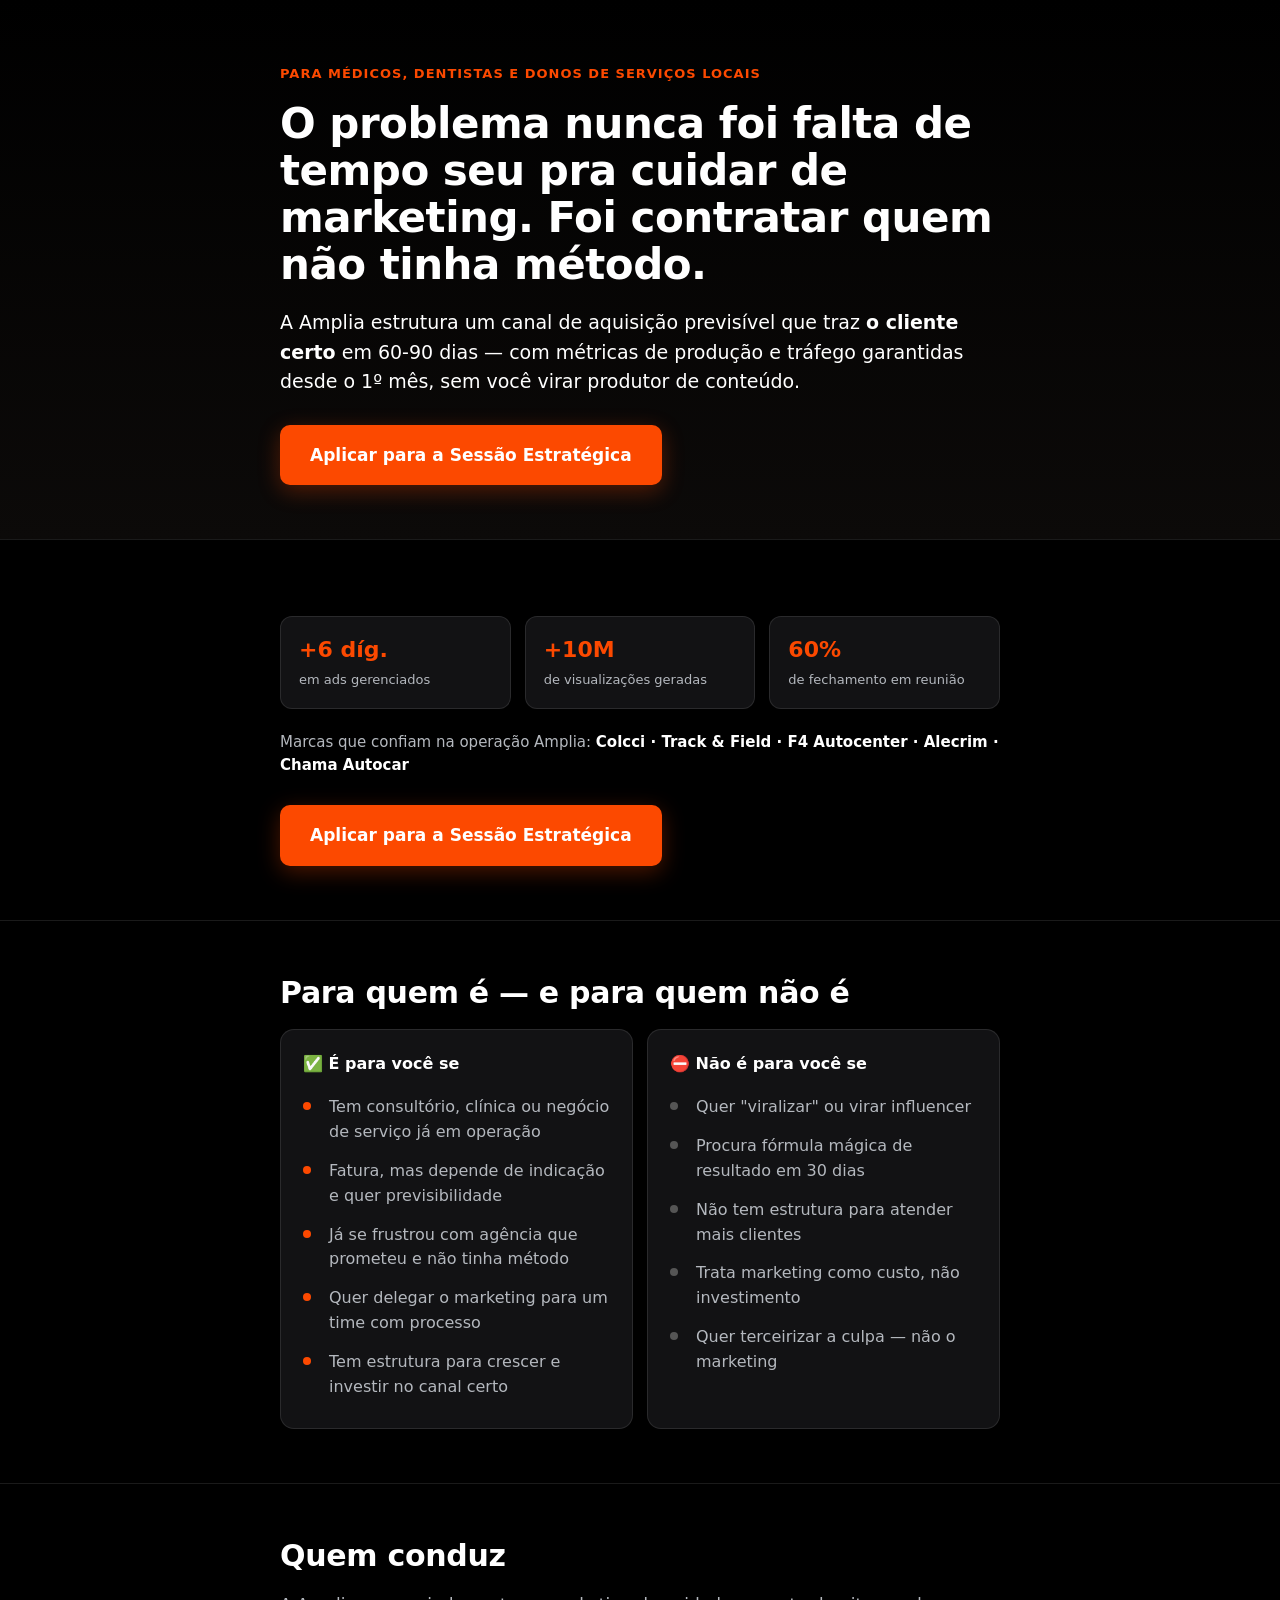
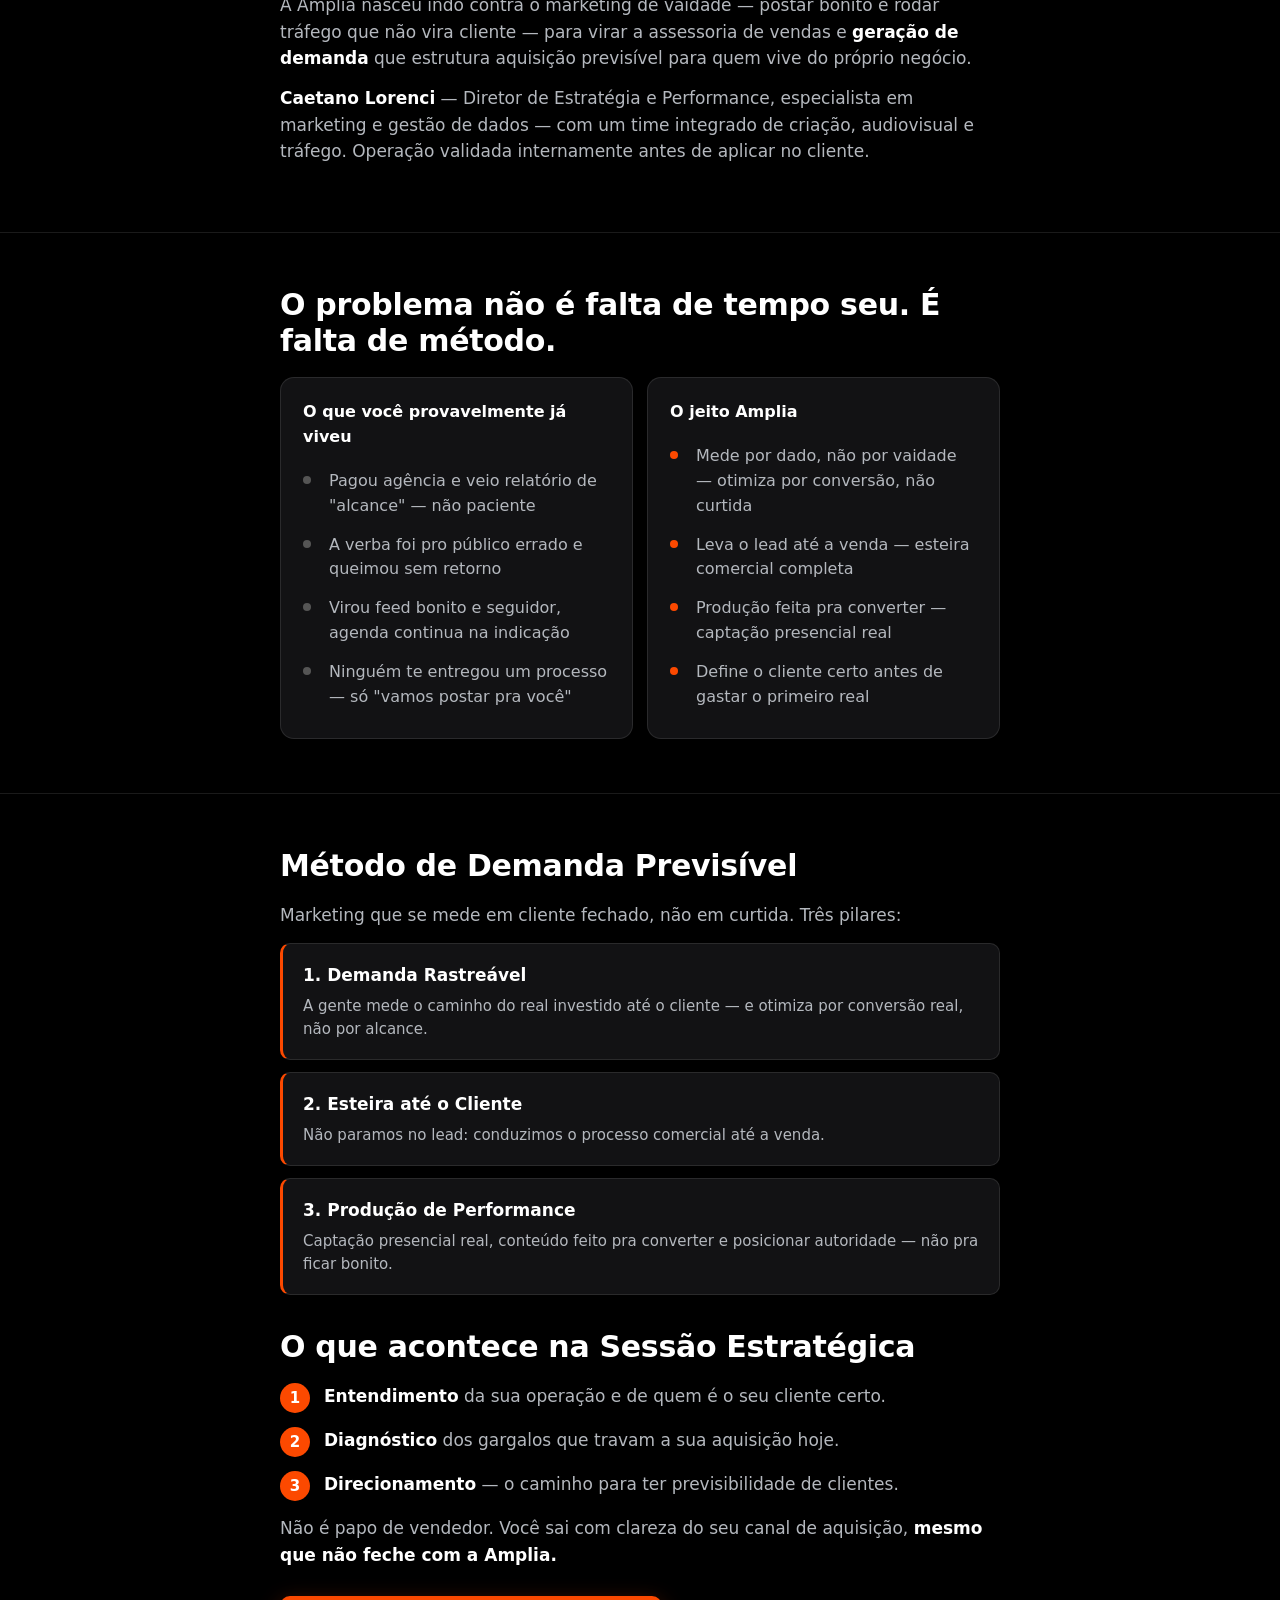
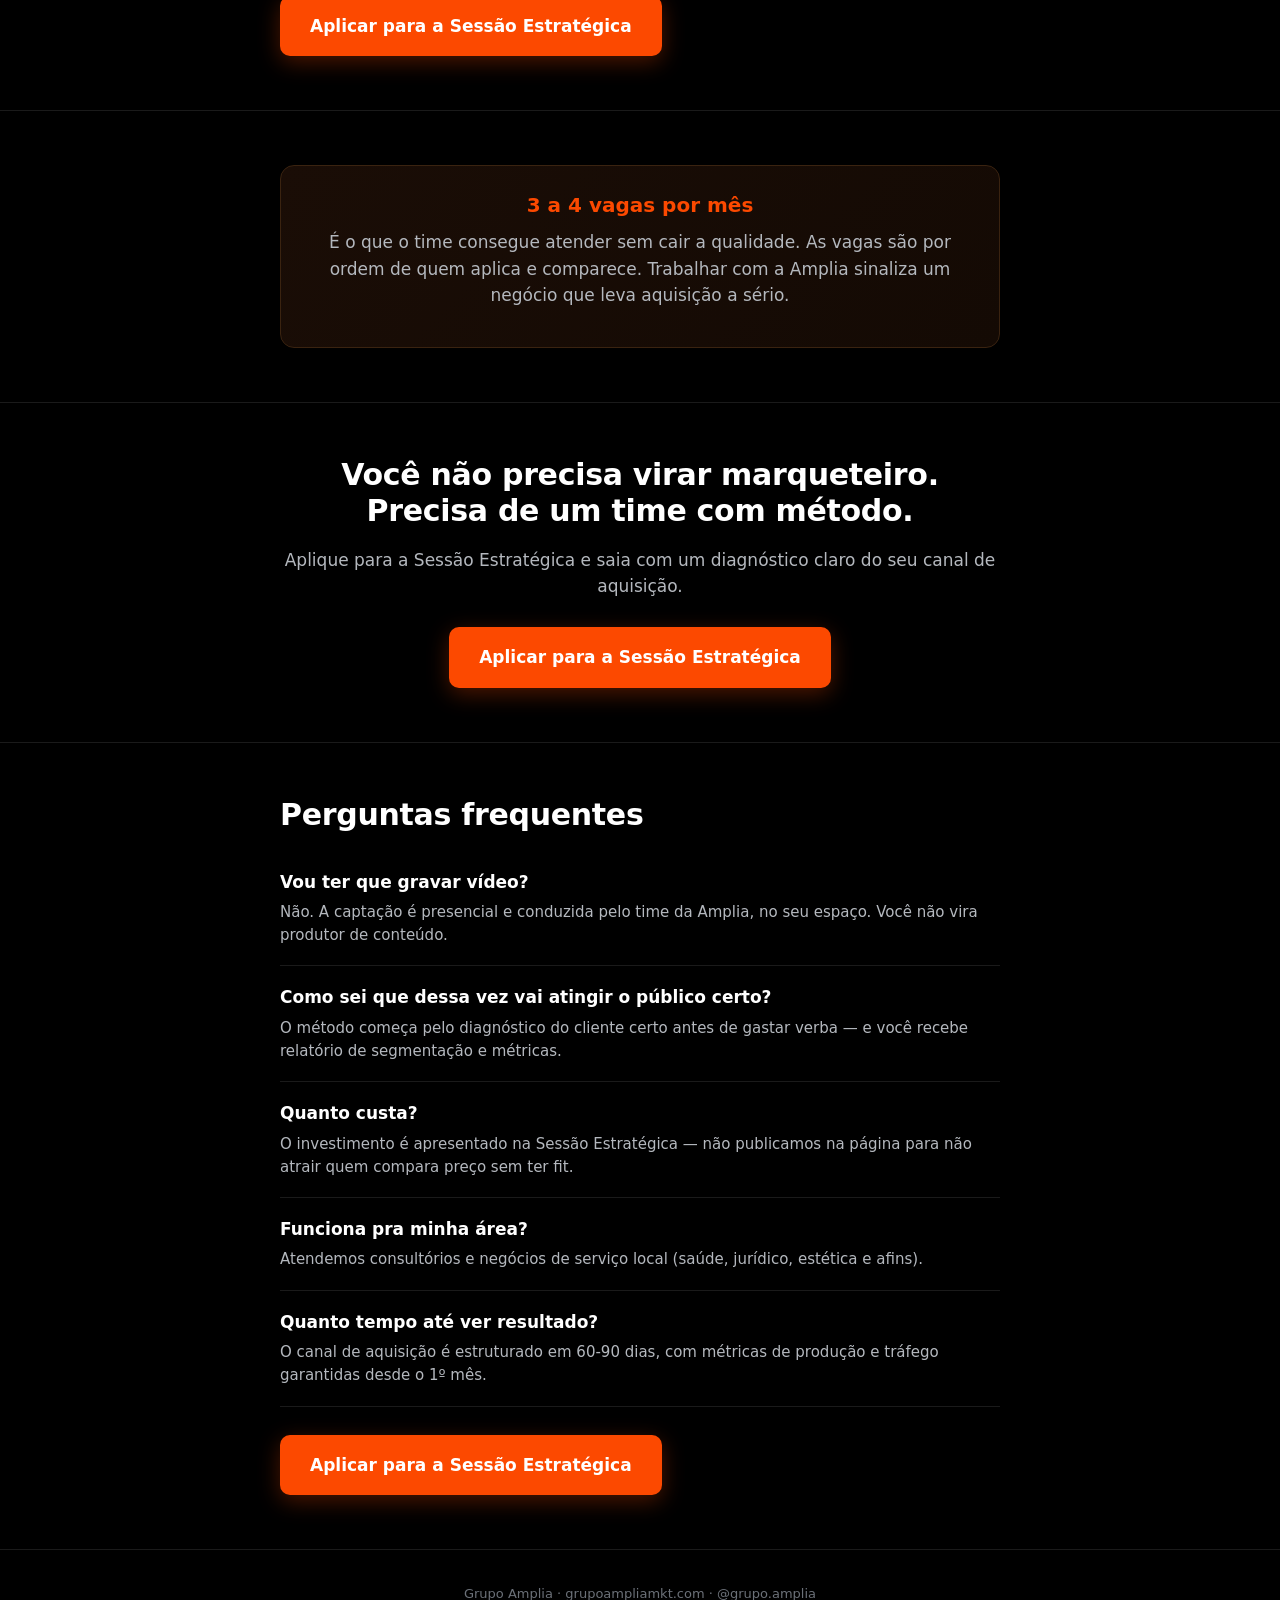
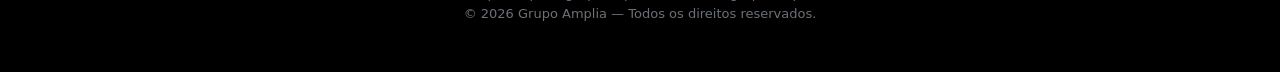
==== aplicacao/index.html @ be1c3731 "feat: adiciona pagina de aplicacao (Sessao Estrategica) em /aplicacao Landing Padrao A do funil FAHT" ====
<!DOCTYPE html>
<html lang="pt-BR">
<head>
<meta charset="UTF-8" />
<meta name="viewport" content="width=device-width, initial-scale=1.0" />
<title>Sessão Estratégica — Grupo Amplia</title>
<meta name="description" content="Para consultórios e serviços locais que querem encher a agenda com o cliente certo, sem cuidar de marketing." />
<link rel="icon" href="../logo.png" />

<!-- ============================================================= -->
<!-- META PIXEL — TROCAR "SEU_PIXEL_ID" pelo ID real do seu pixel  -->
<!-- ============================================================= -->
<script>
!function(f,b,e,v,n,t,s){if(f.fbq)return;n=f.fbq=function(){n.callMethod?
n.callMethod.apply(n,arguments):n.queue.push(arguments)};if(!f._fbq)f._fbq=n;
n.push=n;n.loaded=!0;n.version='2.0';n.queue=[];t=b.createElement(e);t.async=!0;
t.src=v;s=b.getElementsByTagName(e)[0];s.parentNode.insertBefore(t,s)}(window,
document,'script','https://connect.facebook.net/en_US/fbevents.js');
fbq('init', 'SEU_PIXEL_ID');
fbq('track', 'PageView');
</script>
<!-- Fim do Meta Pixel -->

<style>
  :root{
    --bg:#000; --bg2:#0a0a0a; --card:#121214; --line:rgba(255,255,255,.10);
    --txt:#ffffff; --mut:#b4b8be; --accent:#fc4900; --accent2:#d63e00;
    --max:760px;
  }
  *{box-sizing:border-box;margin:0;padding:0}
  html{scroll-behavior:smooth}
  body{background:var(--bg);color:var(--txt);font-family:'Inter',system-ui,-apple-system,Segoe UI,Roboto,Arial,sans-serif;line-height:1.55;-webkit-font-smoothing:antialiased}
  .wrap{max-width:var(--max);margin:0 auto;padding:0 20px}
  section{padding:54px 0;border-bottom:1px solid var(--line)}
  h1{font-size:clamp(28px,6vw,42px);line-height:1.12;font-weight:800;letter-spacing:-.5px}
  h2{font-size:clamp(22px,4.5vw,30px);line-height:1.2;font-weight:700;margin-bottom:18px;letter-spacing:-.3px}
  p{color:var(--mut);font-size:17px;margin-bottom:14px}
  .pre{color:var(--accent);font-weight:700;font-size:13px;letter-spacing:1px;text-transform:uppercase;margin-bottom:16px}
  .sub{color:var(--txt);font-size:19px;margin:20px 0 28px;font-weight:400}
  .cta{display:inline-block;background:var(--accent);color:#fff;font-weight:800;font-size:17px;
       padding:17px 30px;border-radius:10px;text-decoration:none;transition:.15s;box-shadow:0 6px 22px rgba(252,73,0,.30)}
  .cta:hover{background:var(--accent2);transform:translateY(-1px)}
  .cta-wrap{margin-top:28px}
  .hero{background:linear-gradient(180deg,#000 0%,#0c0a09 100%);padding-top:64px}
  .stats{display:flex;flex-wrap:wrap;gap:14px;margin:22px 0}
  .stat{background:var(--card);border:1px solid var(--line);border-radius:12px;padding:16px 18px;flex:1;min-width:140px}
  .stat b{display:block;color:var(--accent);font-size:22px}
  .stat span{font-size:13px;color:var(--mut)}
  .brands{color:var(--mut);font-size:15px;margin-top:10px}
  .grid{display:grid;gap:14px}
  .two{grid-template-columns:1fr 1fr}
  @media(max-width:620px){.two{grid-template-columns:1fr}}
  .box{background:var(--card);border:1px solid var(--line);border-radius:14px;padding:22px}
  .box h3{font-size:16px;margin-bottom:12px;font-weight:700}
  ul{list-style:none}
  li{color:var(--mut);font-size:16px;padding:7px 0 7px 26px;position:relative}
  li:before{content:"";position:absolute;left:0;top:14px;width:8px;height:8px;border-radius:50%;background:var(--accent)}
  li.no:before{background:#555}
  .pillar{background:var(--card);border:1px solid var(--line);border-left:3px solid var(--accent);border-radius:10px;padding:18px 20px;margin-bottom:12px}
  .pillar b{color:var(--txt);font-size:17px}
  .pillar p{margin:6px 0 0;font-size:15px}
  .step{display:flex;gap:14px;margin-bottom:14px;align-items:flex-start}
  .num{background:var(--accent);color:#fff;font-weight:800;min-width:30px;height:30px;border-radius:50%;display:flex;align-items:center;justify-content:center;font-size:15px}
  .faq{border-bottom:1px solid var(--line);padding:18px 0}
  .faq b{display:block;color:var(--txt);font-size:17px;margin-bottom:6px}
  .faq p{margin:0;font-size:15px}
  .scarce{background:linear-gradient(135deg,#1a0d06,#140a04);border:1px solid #3a2310;border-radius:14px;padding:24px;text-align:center}
  .scarce b{color:var(--accent);font-size:20px}
  footer{padding:34px 0;text-align:center}
  footer p{font-size:13px;color:#6b7078}
  .center{text-align:center}
  .em{color:var(--txt);font-weight:600}
</style>
</head>
<body>

<!-- ======================= HERO ======================= -->
<section class="hero">
  <div class="wrap">
    <p class="pre">Para médicos, dentistas e donos de serviços locais</p>
    <h1>O problema nunca foi falta de tempo seu pra cuidar de marketing. Foi contratar quem não tinha método.</h1>
    <p class="sub">A Amplia estrutura um canal de aquisição previsível que traz <span class="em">o cliente certo</span> em 60-90 dias — com métricas de produção e tráfego garantidas desde o 1º mês, sem você virar produtor de conteúdo.</p>
    <div class="cta-wrap"><a class="cta" href="https://wa.me/5549936181867?text=Ol%C3%A1!%20Quero%20aplicar%20para%20a%20Sess%C3%A3o%20Estrat%C3%A9gica%20da%20Amplia." onclick="fbq('track','Lead')">Aplicar para a Sessão Estratégica</a></div>
  </div>
</section>

<!-- ======================= PROVA ======================= -->
<section>
  <div class="wrap">
    <div class="stats">
      <div class="stat"><b>+6 díg.</b><span>em ads gerenciados</span></div>
      <div class="stat"><b>+10M</b><span>de visualizações geradas</span></div>
      <div class="stat"><b>60%</b><span>de fechamento em reunião</span></div>
    </div>
    <p class="brands">Marcas que confiam na operação Amplia: <span class="em">Colcci · Track &amp; Field · F4 Autocenter · Alecrim · Chama Autocar</span></p>
    <div class="cta-wrap"><a class="cta" href="https://wa.me/5549936181867?text=Ol%C3%A1!%20Quero%20aplicar%20para%20a%20Sess%C3%A3o%20Estrat%C3%A9gica%20da%20Amplia." onclick="fbq('track','Lead')">Aplicar para a Sessão Estratégica</a></div>
  </div>
</section>

<!-- ======================= PRA QUEM É / NÃO É ======================= -->
<section>
  <div class="wrap">
    <h2>Para quem é — e para quem não é</h2>
    <div class="grid two">
      <div class="box">
        <h3>✅ É para você se</h3>
        <ul>
          <li>Tem consultório, clínica ou negócio de serviço já em operação</li>
          <li>Fatura, mas depende de indicação e quer previsibilidade</li>
          <li>Já se frustrou com agência que prometeu e não tinha método</li>
          <li>Quer delegar o marketing para um time com processo</li>
          <li>Tem estrutura para crescer e investir no canal certo</li>
        </ul>
      </div>
      <div class="box">
        <h3>⛔ Não é para você se</h3>
        <ul>
          <li class="no">Quer "viralizar" ou virar influencer</li>
          <li class="no">Procura fórmula mágica de resultado em 30 dias</li>
          <li class="no">Não tem estrutura para atender mais clientes</li>
          <li class="no">Trata marketing como custo, não investimento</li>
          <li class="no">Quer terceirizar a culpa — não o marketing</li>
        </ul>
      </div>
    </div>
  </div>
</section>

<!-- ======================= AUTORIDADE ======================= -->
<section>
  <div class="wrap">
    <h2>Quem conduz</h2>
    <p>A Amplia nasceu indo contra o marketing de vaidade — postar bonito e rodar tráfego que não vira cliente — para virar a assessoria de vendas e <span class="em">geração de demanda</span> que estrutura aquisição previsível para quem vive do próprio negócio.</p>
    <p><span class="em">Caetano Lorenci</span> — Diretor de Estratégia e Performance, especialista em marketing e gestão de dados — com um time integrado de criação, audiovisual e tráfego. Operação validada internamente antes de aplicar no cliente.</p>
  </div>
</section>

<!-- ======================= PROBLEMA x SOLUÇÃO ======================= -->
<section>
  <div class="wrap">
    <h2>O problema não é falta de tempo seu. É falta de método.</h2>
    <div class="grid two">
      <div class="box">
        <h3>O que você provavelmente já viveu</h3>
        <ul>
          <li class="no">Pagou agência e veio relatório de "alcance" — não paciente</li>
          <li class="no">A verba foi pro público errado e queimou sem retorno</li>
          <li class="no">Virou feed bonito e seguidor, agenda continua na indicação</li>
          <li class="no">Ninguém te entregou um processo — só "vamos postar pra você"</li>
        </ul>
      </div>
      <div class="box">
        <h3>O jeito Amplia</h3>
        <ul>
          <li>Mede por dado, não por vaidade — otimiza por conversão, não curtida</li>
          <li>Leva o lead até a venda — esteira comercial completa</li>
          <li>Produção feita pra converter — captação presencial real</li>
          <li>Define o cliente certo antes de gastar o primeiro real</li>
        </ul>
      </div>
    </div>
  </div>
</section>

<!-- ======================= MECANISMO ======================= -->
<section>
  <div class="wrap">
    <h2>Método de Demanda Previsível</h2>
    <p>Marketing que se mede em cliente fechado, não em curtida. Três pilares:</p>
    <div class="pillar"><b>1. Demanda Rastreável</b><p>A gente mede o caminho do real investido até o cliente — e otimiza por conversão real, não por alcance.</p></div>
    <div class="pillar"><b>2. Esteira até o Cliente</b><p>Não paramos no lead: conduzimos o processo comercial até a venda.</p></div>
    <div class="pillar"><b>3. Produção de Performance</b><p>Captação presencial real, conteúdo feito pra converter e posicionar autoridade — não pra ficar bonito.</p></div>

    <h2 style="margin-top:34px">O que acontece na Sessão Estratégica</h2>
    <div class="step"><div class="num">1</div><p style="margin:0"><span class="em">Entendimento</span> da sua operação e de quem é o seu cliente certo.</p></div>
    <div class="step"><div class="num">2</div><p style="margin:0"><span class="em">Diagnóstico</span> dos gargalos que travam a sua aquisição hoje.</p></div>
    <div class="step"><div class="num">3</div><p style="margin:0"><span class="em">Direcionamento</span> — o caminho para ter previsibilidade de clientes.</p></div>
    <p style="margin-top:14px">Não é papo de vendedor. Você sai com clareza do seu canal de aquisição, <span class="em">mesmo que não feche com a Amplia.</span></p>
    <div class="cta-wrap"><a class="cta" href="https://wa.me/5549936181867?text=Ol%C3%A1!%20Quero%20aplicar%20para%20a%20Sess%C3%A3o%20Estrat%C3%A9gica%20da%20Amplia." onclick="fbq('track','Lead')">Aplicar para a Sessão Estratégica</a></div>
  </div>
</section>

<!-- ======================= ESCASSEZ ======================= -->
<section>
  <div class="wrap">
    <div class="scarce">
      <b>3 a 4 vagas por mês</b>
      <p style="margin-top:8px">É o que o time consegue atender sem cair a qualidade. As vagas são por ordem de quem aplica e comparece. Trabalhar com a Amplia sinaliza um negócio que leva aquisição a sério.</p>
    </div>
  </div>
</section>

<!-- ======================= CTA FINAL ======================= -->
<section class="center">
  <div class="wrap">
    <h2>Você não precisa virar marqueteiro. Precisa de um time com método.</h2>
    <p>Aplique para a Sessão Estratégica e saia com um diagnóstico claro do seu canal de aquisição.</p>
    <div class="cta-wrap"><a class="cta" href="https://wa.me/5549936181867?text=Ol%C3%A1!%20Quero%20aplicar%20para%20a%20Sess%C3%A3o%20Estrat%C3%A9gica%20da%20Amplia." onclick="fbq('track','Lead')">Aplicar para a Sessão Estratégica</a></div>
  </div>
</section>

<!-- ======================= FAQ ======================= -->
<section>
  <div class="wrap">
    <h2>Perguntas frequentes</h2>
    <div class="faq"><b>Vou ter que gravar vídeo?</b><p>Não. A captação é presencial e conduzida pelo time da Amplia, no seu espaço. Você não vira produtor de conteúdo.</p></div>
    <div class="faq"><b>Como sei que dessa vez vai atingir o público certo?</b><p>O método começa pelo diagnóstico do cliente certo antes de gastar verba — e você recebe relatório de segmentação e métricas.</p></div>
    <div class="faq"><b>Quanto custa?</b><p>O investimento é apresentado na Sessão Estratégica — não publicamos na página para não atrair quem compara preço sem ter fit.</p></div>
    <div class="faq"><b>Funciona pra minha área?</b><p>Atendemos consultórios e negócios de serviço local (saúde, jurídico, estética e afins).</p></div>
    <div class="faq"><b>Quanto tempo até ver resultado?</b><p>O canal de aquisição é estruturado em 60-90 dias, com métricas de produção e tráfego garantidas desde o 1º mês.</p></div>
    <div class="cta-wrap"><a class="cta" href="https://wa.me/5549936181867?text=Ol%C3%A1!%20Quero%20aplicar%20para%20a%20Sess%C3%A3o%20Estrat%C3%A9gica%20da%20Amplia." onclick="fbq('track','Lead')">Aplicar para a Sessão Estratégica</a></div>
  </div>
</section>

<!-- ======================= FOOTER ======================= -->
<footer>
  <div class="wrap">
    <p>Grupo Amplia · grupoampliamkt.com · @grupo.amplia<br/>© 2026 Grupo Amplia — Todos os direitos reservados.</p>
  </div>
</footer>

</body>
</html>
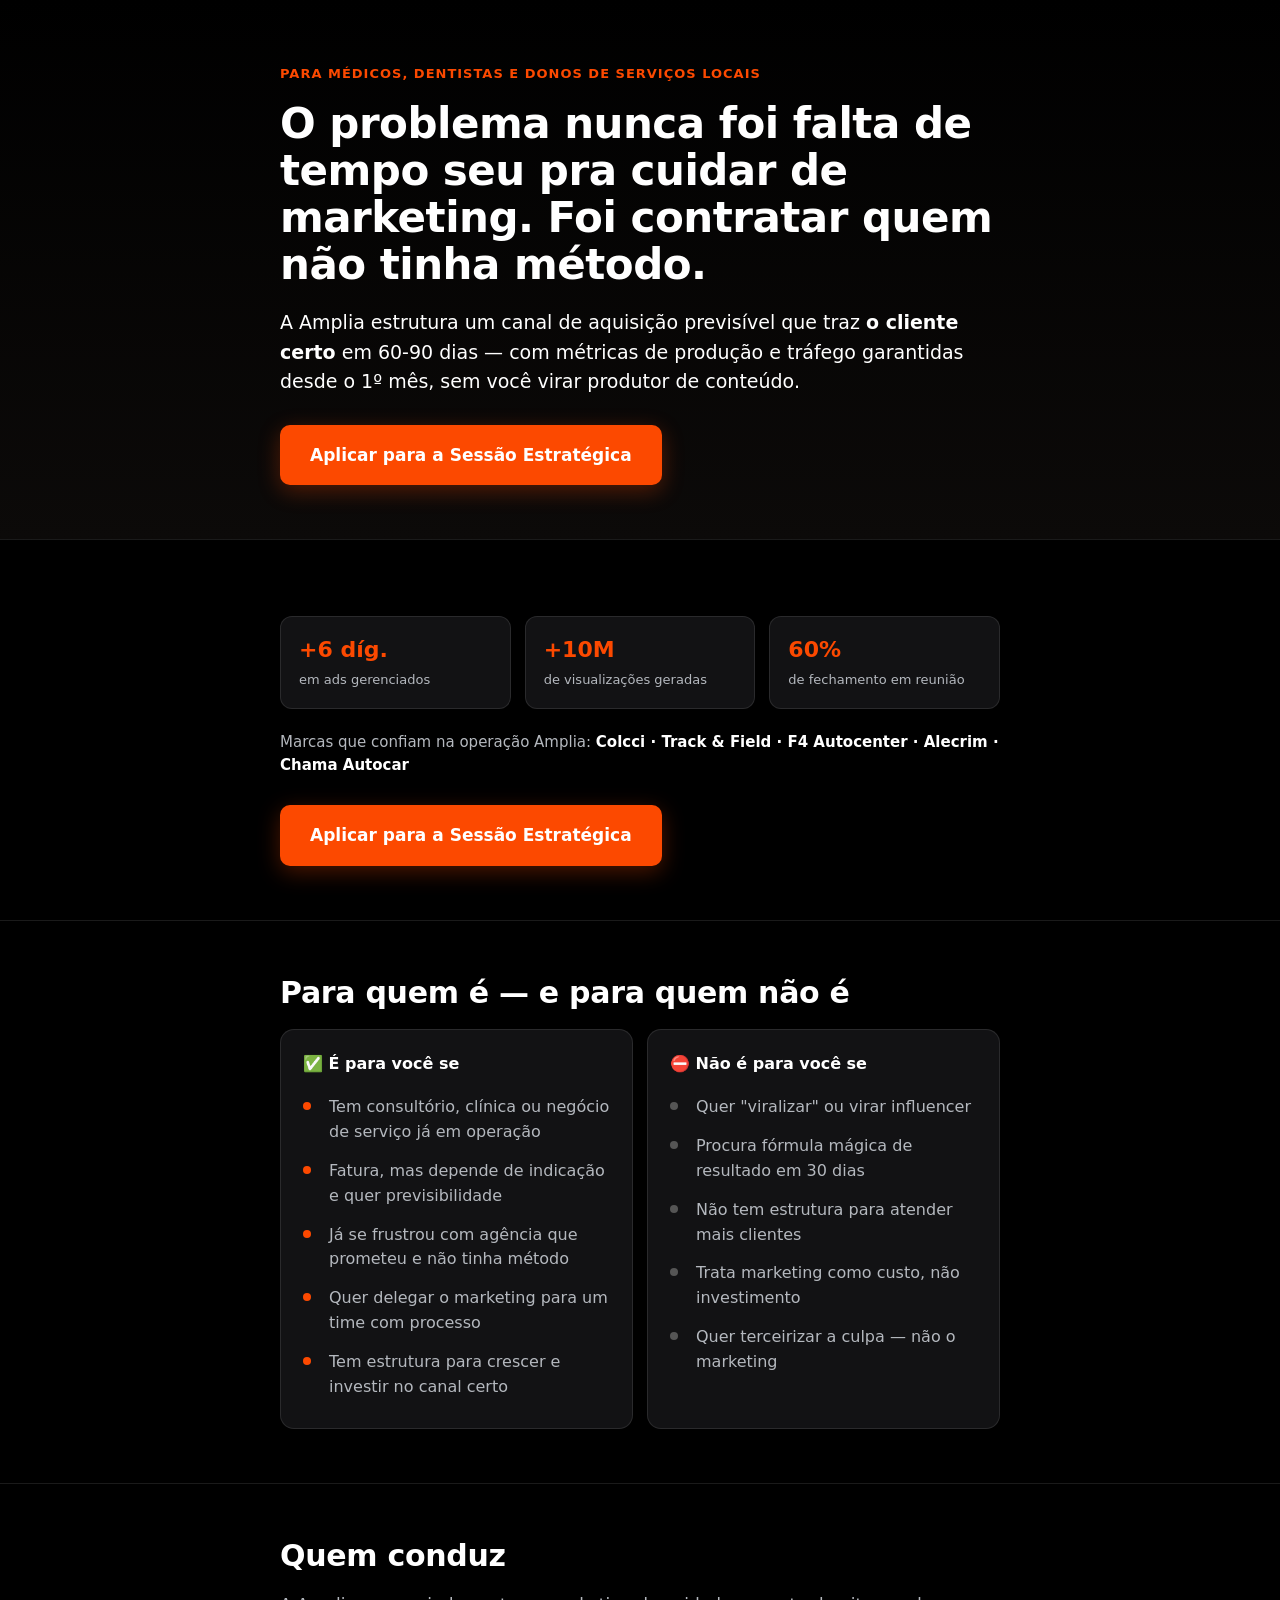
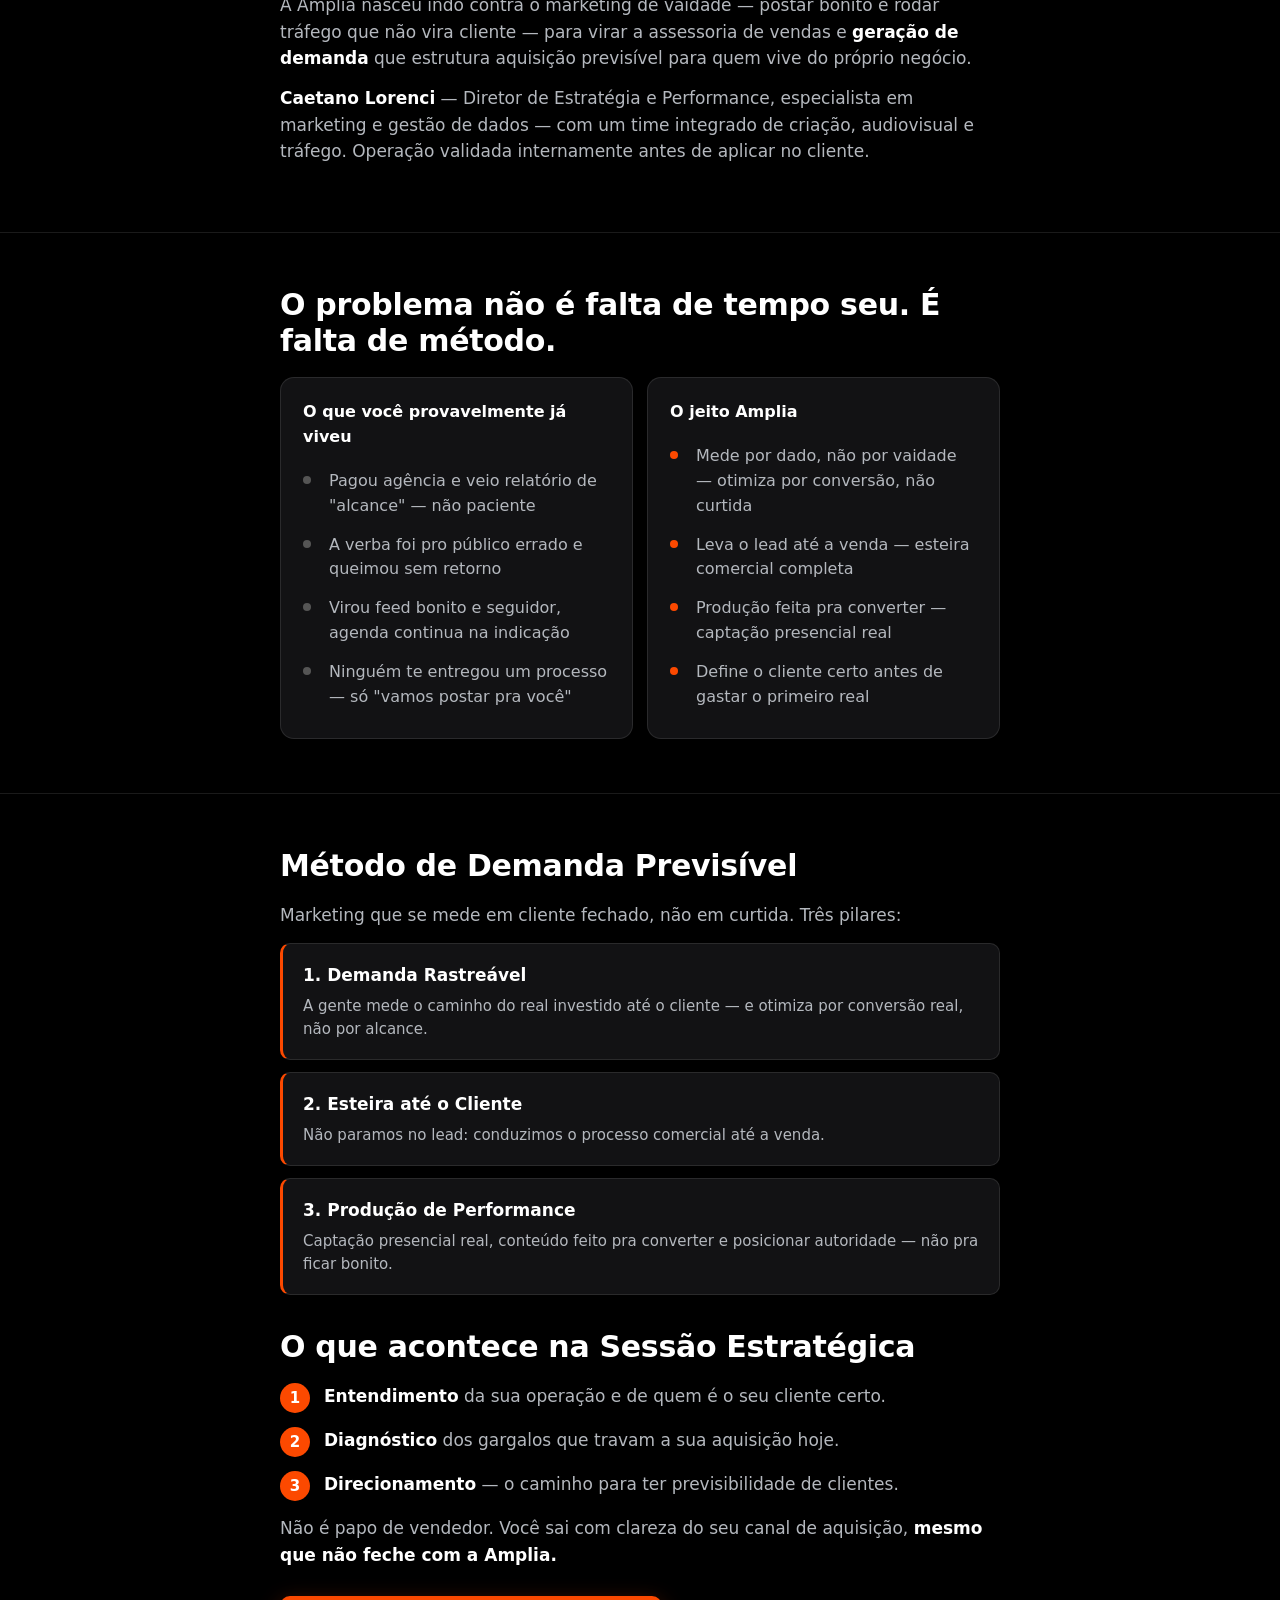
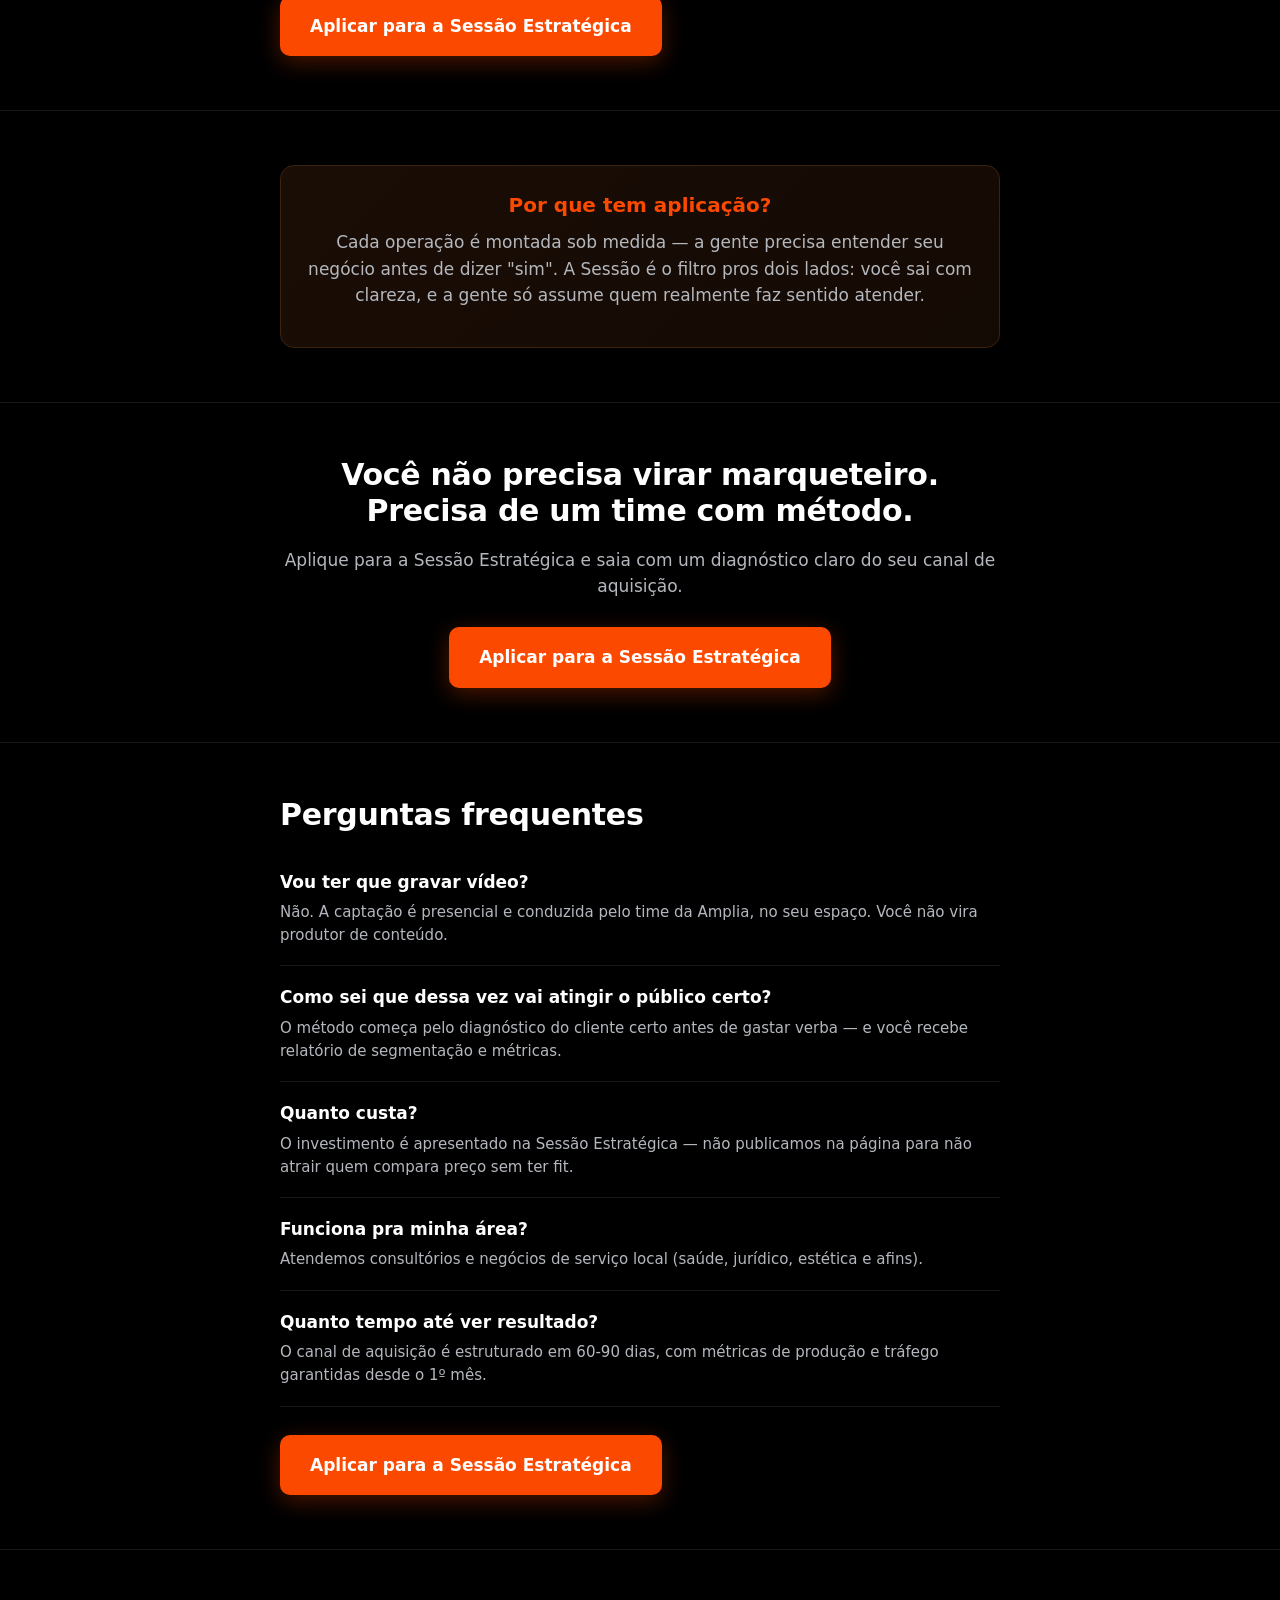
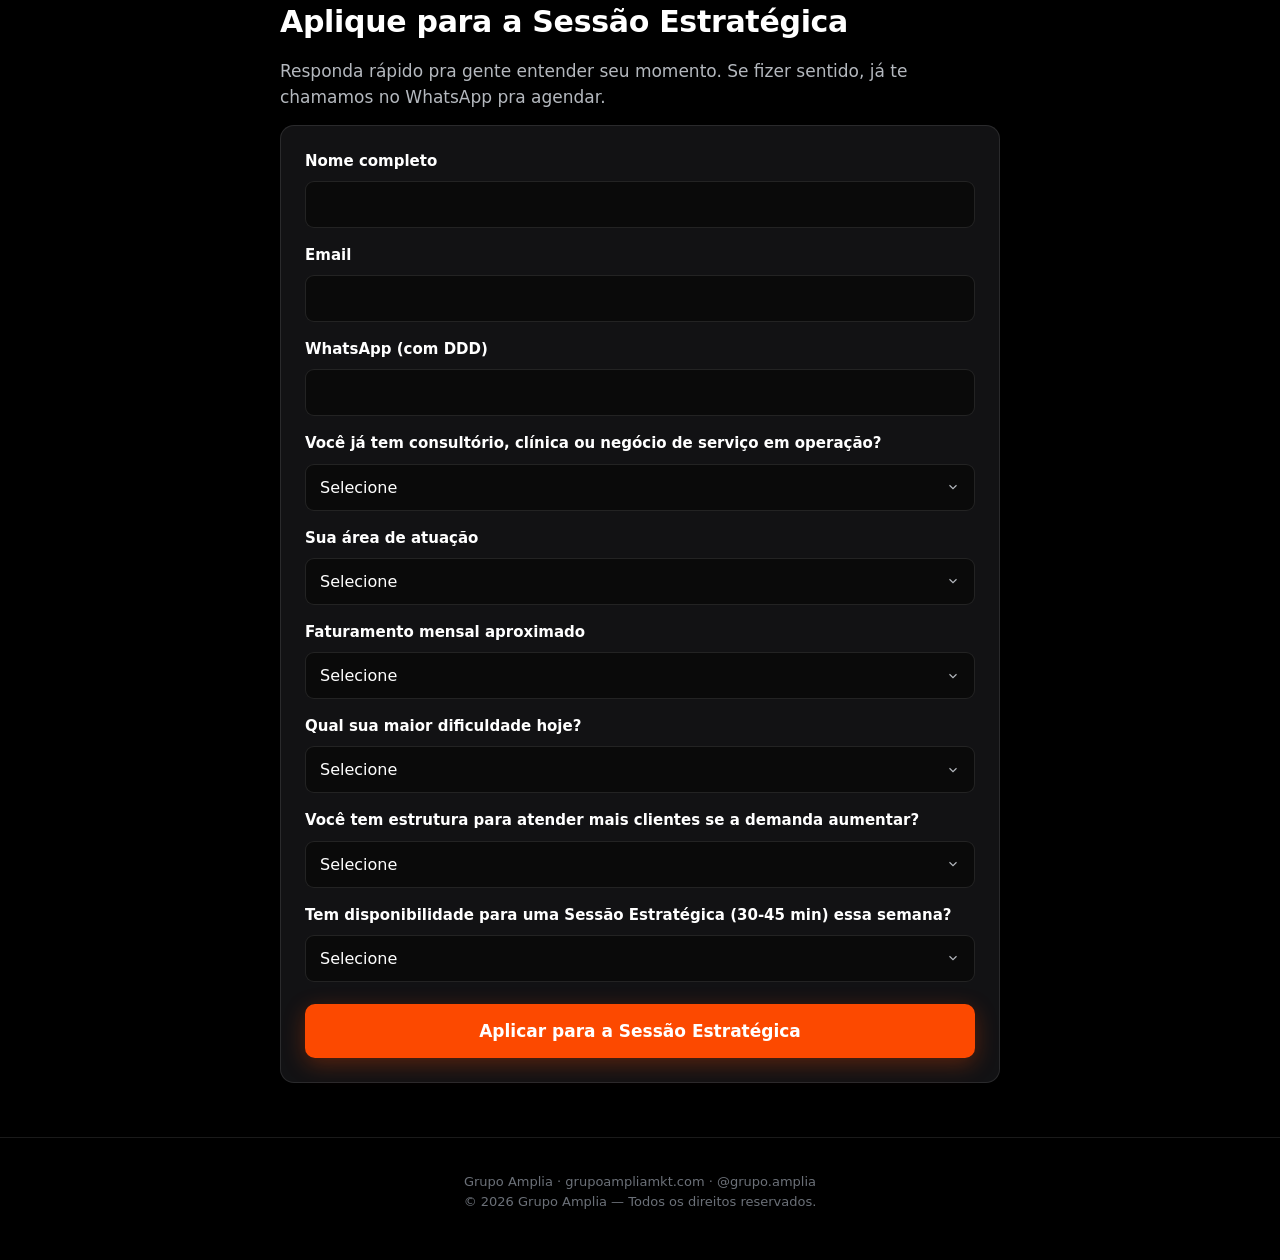
==== commit f842a51a: "feat(aplicacao): formulário de qualificação nativo + roteamento WhatsApp + captura UTM; remove escas" ====
--- a/aplicacao/index.html
+++ b/aplicacao/index.html
@@ -8,7 +8,7 @@
 <link rel="icon" href="../logo.png" />
 
 <!-- ============================================================= -->
-<!-- META PIXEL — TROCAR "SEU_PIXEL_ID" pelo ID real do seu pixel  -->
+<!-- META PIXEL — Amplia Pixel Site (ID 1215484877184351)          -->
 <!-- ============================================================= -->
 <script>
 !function(f,b,e,v,n,t,s){if(f.fbq)return;n=f.fbq=function(){n.callMethod?
@@ -16,9 +16,11 @@
 n.push=n;n.loaded=!0;n.version='2.0';n.queue=[];t=b.createElement(e);t.async=!0;
 t.src=v;s=b.getElementsByTagName(e)[0];s.parentNode.insertBefore(t,s)}(window,
 document,'script','https://connect.facebook.net/en_US/fbevents.js');
-fbq('init', 'SEU_PIXEL_ID');
+fbq('init', '1215484877184351');
 fbq('track', 'PageView');
 </script>
+<noscript><img height="1" width="1" style="display:none"
+src="https://www.facebook.com/tr?id=1215484877184351&ev=PageView&noscript=1"/></noscript>
 <!-- Fim do Meta Pixel -->
 
 <style>
@@ -70,6 +72,16 @@
   footer p{font-size:13px;color:#6b7078}
   .center{text-align:center}
   .em{color:var(--txt);font-weight:600}
+  /* formulário */
+  .form-card{background:var(--card);border:1px solid var(--line);border-radius:14px;padding:24px;margin-top:8px}
+  .field{margin-bottom:16px}
+  .field label{display:block;color:var(--txt);font-size:15px;font-weight:600;margin-bottom:8px}
+  .field input,.field select{width:100%;background:#0a0a0a;border:1px solid var(--line);border-radius:9px;padding:13px 14px;color:var(--txt);font-size:16px;font-family:inherit;-webkit-appearance:none;appearance:none}
+  .field select{background-image:url("data:image/svg+xml;utf8,<svg xmlns='http://www.w3.org/2000/svg' width='14' height='14' viewBox='0 0 24 24' fill='none' stroke='%23b4b8be' stroke-width='2'><polyline points='6 9 12 15 18 9'/></svg>");background-repeat:no-repeat;background-position:right 14px center}
+  .field input:focus,.field select:focus{outline:none;border-color:var(--accent)}
+  .form-card button.cta{width:100%;text-align:center;border:none;cursor:pointer;font-family:inherit;margin-top:6px}
+  #form-status{display:none;background:var(--card);border:1px solid var(--line);border-radius:14px;padding:26px;margin-top:8px}
+  #form-status h3{color:var(--accent);font-size:20px;margin-bottom:10px}
 </style>
 </head>
 <body>
@@ -80,7 +92,7 @@
     <p class="pre">Para médicos, dentistas e donos de serviços locais</p>
     <h1>O problema nunca foi falta de tempo seu pra cuidar de marketing. Foi contratar quem não tinha método.</h1>
     <p class="sub">A Amplia estrutura um canal de aquisição previsível que traz <span class="em">o cliente certo</span> em 60-90 dias — com métricas de produção e tráfego garantidas desde o 1º mês, sem você virar produtor de conteúdo.</p>
-    <div class="cta-wrap"><a class="cta" href="https://wa.me/5549936181867?text=Ol%C3%A1!%20Quero%20aplicar%20para%20a%20Sess%C3%A3o%20Estrat%C3%A9gica%20da%20Amplia." onclick="fbq('track','Lead')">Aplicar para a Sessão Estratégica</a></div>
+    <div class="cta-wrap"><a class="cta" href="#aplicar">Aplicar para a Sessão Estratégica</a></div>
   </div>
 </section>
 
@@ -93,7 +105,7 @@
       <div class="stat"><b>60%</b><span>de fechamento em reunião</span></div>
     </div>
     <p class="brands">Marcas que confiam na operação Amplia: <span class="em">Colcci · Track &amp; Field · F4 Autocenter · Alecrim · Chama Autocar</span></p>
-    <div class="cta-wrap"><a class="cta" href="https://wa.me/5549936181867?text=Ol%C3%A1!%20Quero%20aplicar%20para%20a%20Sess%C3%A3o%20Estrat%C3%A9gica%20da%20Amplia." onclick="fbq('track','Lead')">Aplicar para a Sessão Estratégica</a></div>
+    <div class="cta-wrap"><a class="cta" href="#aplicar">Aplicar para a Sessão Estratégica</a></div>
   </div>
 </section>
 
@@ -176,16 +188,16 @@
     <div class="step"><div class="num">2</div><p style="margin:0"><span class="em">Diagnóstico</span> dos gargalos que travam a sua aquisição hoje.</p></div>
     <div class="step"><div class="num">3</div><p style="margin:0"><span class="em">Direcionamento</span> — o caminho para ter previsibilidade de clientes.</p></div>
     <p style="margin-top:14px">Não é papo de vendedor. Você sai com clareza do seu canal de aquisição, <span class="em">mesmo que não feche com a Amplia.</span></p>
-    <div class="cta-wrap"><a class="cta" href="https://wa.me/5549936181867?text=Ol%C3%A1!%20Quero%20aplicar%20para%20a%20Sess%C3%A3o%20Estrat%C3%A9gica%20da%20Amplia." onclick="fbq('track','Lead')">Aplicar para a Sessão Estratégica</a></div>
-  </div>
-</section>
-
-<!-- ======================= ESCASSEZ ======================= -->
+    <div class="cta-wrap"><a class="cta" href="#aplicar">Aplicar para a Sessão Estratégica</a></div>
+  </div>
+</section>
+
+<!-- ======================= POR QUE APLICAÇÃO ======================= -->
 <section>
   <div class="wrap">
     <div class="scarce">
-      <b>3 a 4 vagas por mês</b>
-      <p style="margin-top:8px">É o que o time consegue atender sem cair a qualidade. As vagas são por ordem de quem aplica e comparece. Trabalhar com a Amplia sinaliza um negócio que leva aquisição a sério.</p>
+      <b>Por que tem aplicação?</b>
+      <p style="margin-top:8px">Cada operação é montada sob medida — a gente precisa entender seu negócio antes de dizer "sim". A Sessão é o filtro pros dois lados: você sai com clareza, e a gente só assume quem realmente faz sentido atender.</p>
     </div>
   </div>
 </section>
@@ -195,7 +207,7 @@
   <div class="wrap">
     <h2>Você não precisa virar marqueteiro. Precisa de um time com método.</h2>
     <p>Aplique para a Sessão Estratégica e saia com um diagnóstico claro do seu canal de aquisição.</p>
-    <div class="cta-wrap"><a class="cta" href="https://wa.me/5549936181867?text=Ol%C3%A1!%20Quero%20aplicar%20para%20a%20Sess%C3%A3o%20Estrat%C3%A9gica%20da%20Amplia." onclick="fbq('track','Lead')">Aplicar para a Sessão Estratégica</a></div>
+    <div class="cta-wrap"><a class="cta" href="#aplicar">Aplicar para a Sessão Estratégica</a></div>
   </div>
 </section>
 
@@ -208,7 +220,44 @@
     <div class="faq"><b>Quanto custa?</b><p>O investimento é apresentado na Sessão Estratégica — não publicamos na página para não atrair quem compara preço sem ter fit.</p></div>
     <div class="faq"><b>Funciona pra minha área?</b><p>Atendemos consultórios e negócios de serviço local (saúde, jurídico, estética e afins).</p></div>
     <div class="faq"><b>Quanto tempo até ver resultado?</b><p>O canal de aquisição é estruturado em 60-90 dias, com métricas de produção e tráfego garantidas desde o 1º mês.</p></div>
-    <div class="cta-wrap"><a class="cta" href="https://wa.me/5549936181867?text=Ol%C3%A1!%20Quero%20aplicar%20para%20a%20Sess%C3%A3o%20Estrat%C3%A9gica%20da%20Amplia." onclick="fbq('track','Lead')">Aplicar para a Sessão Estratégica</a></div>
+    <div class="cta-wrap"><a class="cta" href="#aplicar">Aplicar para a Sessão Estratégica</a></div>
+  </div>
+</section>
+
+<!-- ======================= FORMULÁRIO DE APLICAÇÃO ======================= -->
+<section id="aplicar">
+  <div class="wrap">
+    <h2>Aplique para a Sessão Estratégica</h2>
+    <p>Responda rápido pra gente entender seu momento. Se fizer sentido, já te chamamos no WhatsApp pra agendar.</p>
+    <form id="form-aplicacao" class="form-card" autocomplete="on">
+      <input type="hidden" name="utm_source"><input type="hidden" name="utm_medium"><input type="hidden" name="utm_campaign"><input type="hidden" name="utm_content"><input type="hidden" name="utm_term">
+      <input type="hidden" name="origem" value="Pagina de Aplicacao">
+
+      <div class="field"><label>Nome completo</label><input type="text" name="nome" required></div>
+      <div class="field"><label>Email</label><input type="email" name="email" required></div>
+      <div class="field"><label>WhatsApp (com DDD)</label><input type="tel" name="whatsapp" required></div>
+
+      <div class="field"><label>Você já tem consultório, clínica ou negócio de serviço em operação?</label>
+        <select name="negocio" required><option value="" disabled selected>Selecione</option><option>Sim, já atendo</option><option>Estou começando agora</option><option>Ainda não</option></select></div>
+
+      <div class="field"><label>Sua área de atuação</label>
+        <select name="area" required><option value="" disabled selected>Selecione</option><option>Saúde (médico, dentista, clínica)</option><option>Jurídico</option><option>Estética</option><option>Outro serviço local</option></select></div>
+
+      <div class="field"><label>Faturamento mensal aproximado</label>
+        <select name="faturamento" required><option value="" disabled selected>Selecione</option><option>Até R$ 20 mil</option><option>R$ 20 a 50 mil</option><option>R$ 50 a 100 mil</option><option>Acima de R$ 100 mil</option></select></div>
+
+      <div class="field"><label>Qual sua maior dificuldade hoje?</label>
+        <select name="dificuldade" required><option value="" disabled selected>Selecione</option><option>Minha agenda depende de indicação</option><option>Já tentei agência e não veio resultado</option><option>Não tenho tempo de cuidar de marketing</option><option>Outro</option></select></div>
+
+      <div class="field"><label>Você tem estrutura para atender mais clientes se a demanda aumentar?</label>
+        <select name="estrutura" required><option value="" disabled selected>Selecione</option><option>Sim</option><option>Parcialmente</option><option>Não</option></select></div>
+
+      <div class="field"><label>Tem disponibilidade para uma Sessão Estratégica (30-45 min) essa semana?</label>
+        <select name="disponibilidade" required><option value="" disabled selected>Selecione</option><option>Sim, essa semana</option><option>Semana que vem</option><option>Só quero informação</option></select></div>
+
+      <button type="submit" class="cta">Aplicar para a Sessão Estratégica</button>
+    </form>
+    <div id="form-status"></div>
   </div>
 </section>
 
@@ -219,5 +268,60 @@
   </div>
 </footer>
 
+<script>
+// Captura UTM da URL → campos ocultos
+(function(){
+  var p = new URLSearchParams(location.search);
+  ['utm_source','utm_medium','utm_campaign','utm_content','utm_term'].forEach(function(k){
+    var el = document.querySelector('input[name="'+k+'"]');
+    if(el) el.value = p.get(k) || '';
+  });
+})();
+
+var WA_NUMBER = '5549936181867';
+var WEB3_KEY  = 'COLE_SUA_ACCESS_KEY_AQUI'; // grátis em web3forms.com (2 min). Opcional: captura todos os leads por email.
+
+document.getElementById('form-aplicacao').addEventListener('submit', function(e){
+  e.preventDefault();
+  var f = e.target, d = {};
+  new FormData(f).forEach(function(v,k){ d[k] = v; });
+
+  // Pixel: dispara Lead no envio (não mais no clique do botão)
+  if(window.fbq){ fbq('track','Lead'); }
+
+  // Captura de TODOS os leads via Web3Forms (só se a chave estiver configurada)
+  if(WEB3_KEY && WEB3_KEY.indexOf('COLE_') === -1){
+    fetch('https://api.web3forms.com/submit',{
+      method:'POST',
+      headers:{'Content-Type':'application/json','Accept':'application/json'},
+      body: JSON.stringify(Object.assign({access_key:WEB3_KEY, subject:'Nova aplicação — Sessão Estratégica'}, d))
+    }).catch(function(){});
+  }
+
+  // Roteamento
+  var semNegocio = (d.negocio === 'Ainda não');
+  var soInfo     = (d.disponibilidade === 'Só quero informação');
+
+  if(semNegocio || soInfo){
+    f.style.display = 'none';
+    var s = document.getElementById('form-status');
+    s.style.display = 'block';
+    s.innerHTML = '<h3>Recebemos sua aplicação 🙌</h3><p>Pelo que você respondeu, talvez ainda não seja o momento ideal — mas guardamos seu contato. Quando estiver pronto pra estruturar sua aquisição, a porta está aberta.</p>';
+    return;
+  }
+
+  // Qualificado / a nutrir → WhatsApp já com o contexto da aplicação
+  var msg = 'Olá! Apliquei pra Sessão Estratégica da Amplia.%0A'
+    + 'Nome: ' + encodeURIComponent(d.nome || '') + '%0A'
+    + 'Área: ' + encodeURIComponent(d.area || '') + '%0A'
+    + 'Negócio: ' + encodeURIComponent(d.negocio || '') + '%0A'
+    + 'Faturamento: ' + encodeURIComponent(d.faturamento || '') + '%0A'
+    + 'Maior dificuldade: ' + encodeURIComponent(d.dificuldade || '') + '%0A'
+    + 'Estrutura p/ crescer: ' + encodeURIComponent(d.estrutura || '') + '%0A'
+    + 'Disponibilidade: ' + encodeURIComponent(d.disponibilidade || '');
+  window.location.href = 'https://wa.me/' + WA_NUMBER + '?text=' + msg;
+});
+</script>
+
 </body>
 </html>
